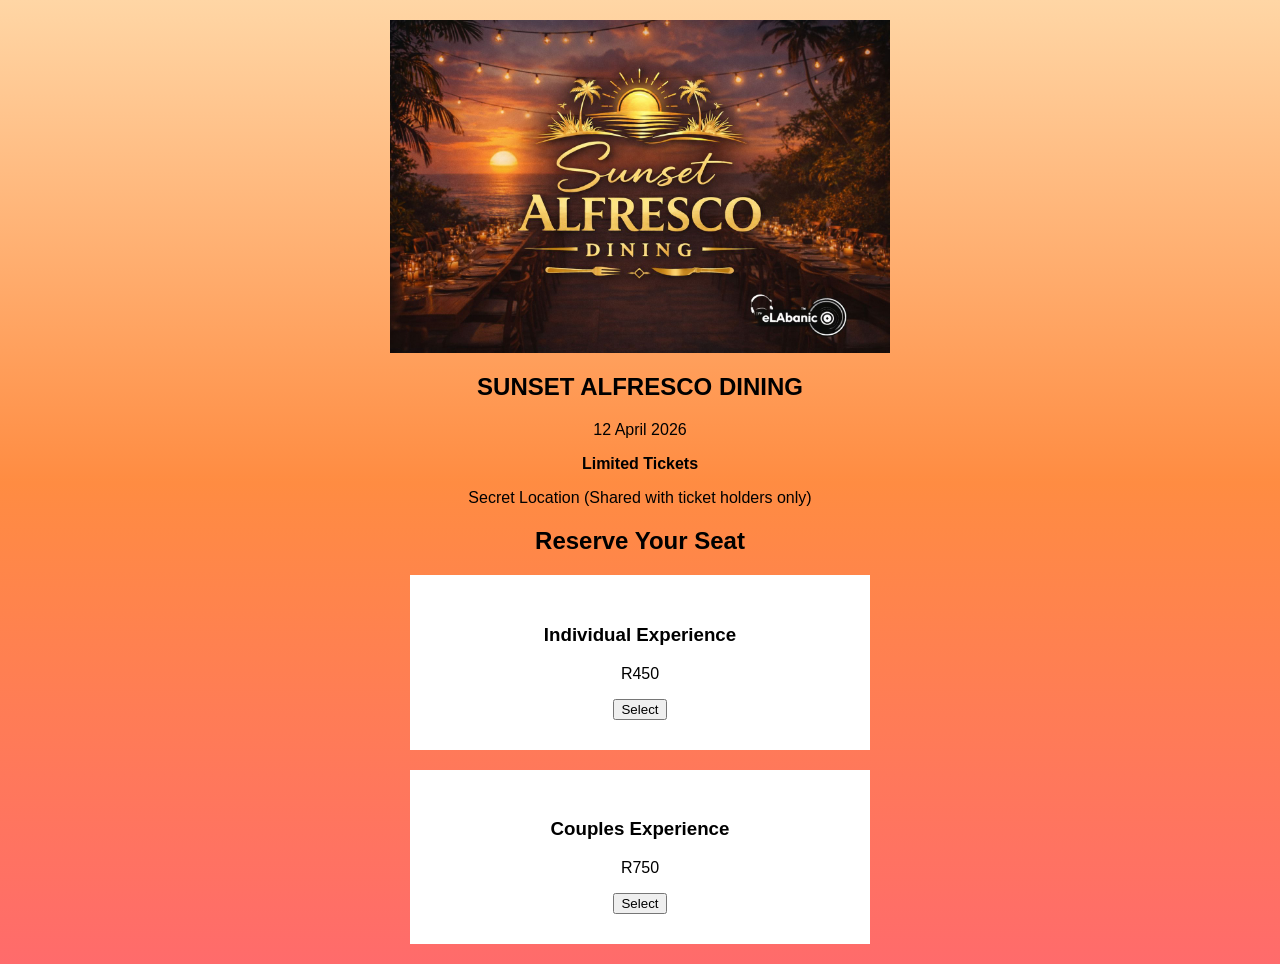
==== index.html @ fd52e619 "New Project starter" ====
<!DOCTYPE html>
<html>
<head>
<meta charset="UTF-8">
<meta name="viewport" content="width=device-width, initial-scale=1.0">
<title>SUNSET ALFRESCO DINING</title>
<link rel="stylesheet" href="style.css">
</head>
<body>

<section class="hero">
<img src="poster.jpg" class="poster">
<h1>SUNSET ALFRESCO DINING</h1>
<p>12 April 2026</p>
<p><strong>Limited Tickets</strong></p>
<p>Secret Location (Shared with ticket holders only)</p>
</section>

<section class="tickets">
<h2>Reserve Your Seat</h2>

<div class="ticket-card">
<h3>Individual Experience</h3>
<p>R450</p>
<button onclick="selectTicket('Individual Experience',450)">Select</button>
</div>

<div class="ticket-card">
<h3>Couples Experience</h3>
<p>R750</p>
<button onclick="selectTicket('Couples Experience',750)">Select</button>
</div>

<div id="checkout" class="checkout hidden">
<p id="selected-ticket"></p>

<label>Quantity</label>
<input type="number" id="quantity" value="1" min="1" onchange="calculateTotal()">

<h3 id="total"></h3>

<input type="text" id="name" placeholder="Full Name">
<input type="email" id="email" placeholder="Email Address">
<input type="tel" id="phone" placeholder="Phone Number">

<button onclick="proceedToPayment()" class="btn-primary">
Proceed to Payment
</button>
</div>

</section>

<form id="payfast-form" action="https://sandbox.payfast.co.za/eng/process" method="post" class="hidden">
<input type="hidden" name="merchant_id" value="10000100">
<input type="hidden" name="merchant_key" value="46f0cd694581a">
<input type="hidden" name="return_url" value="success.html">
<input type="hidden" name="cancel_url" value="cancel.html">
<input type="hidden" name="m_payment_id" id="pf_payment_id">
<input type="hidden" name="amount" id="pf_amount">
<input type="hidden" name="item_name" id="pf_item">
<input type="hidden" name="name_first" id="pf_name">
<input type="hidden" name="email_address" id="pf_email">
</form>

<script src="script.js"></script>
</body>
</html>
---- style.css ----
body {
margin:0;
font-family:Arial;
background:linear-gradient(to bottom,#FFD6A5,#FF8C42,#FF6B6B);
text-align:center;
}

.poster {
width:90%;
max-width:500px;
margin:20px auto;
display:block;
}

.ticket-card, .checkout {
background:white;
padding:30px;
margin:20px auto;
max-width:400px;
}

.btn-primary {
background:#FF6B6B;
color:white;
padding:12px 24px;
border:none;
cursor:pointer;
margin-top:20px;
}

.hidden {
display:none;
}

input {
display:block;
margin:10px auto;
padding:10px;
width:80%;
max-width:300px;
}
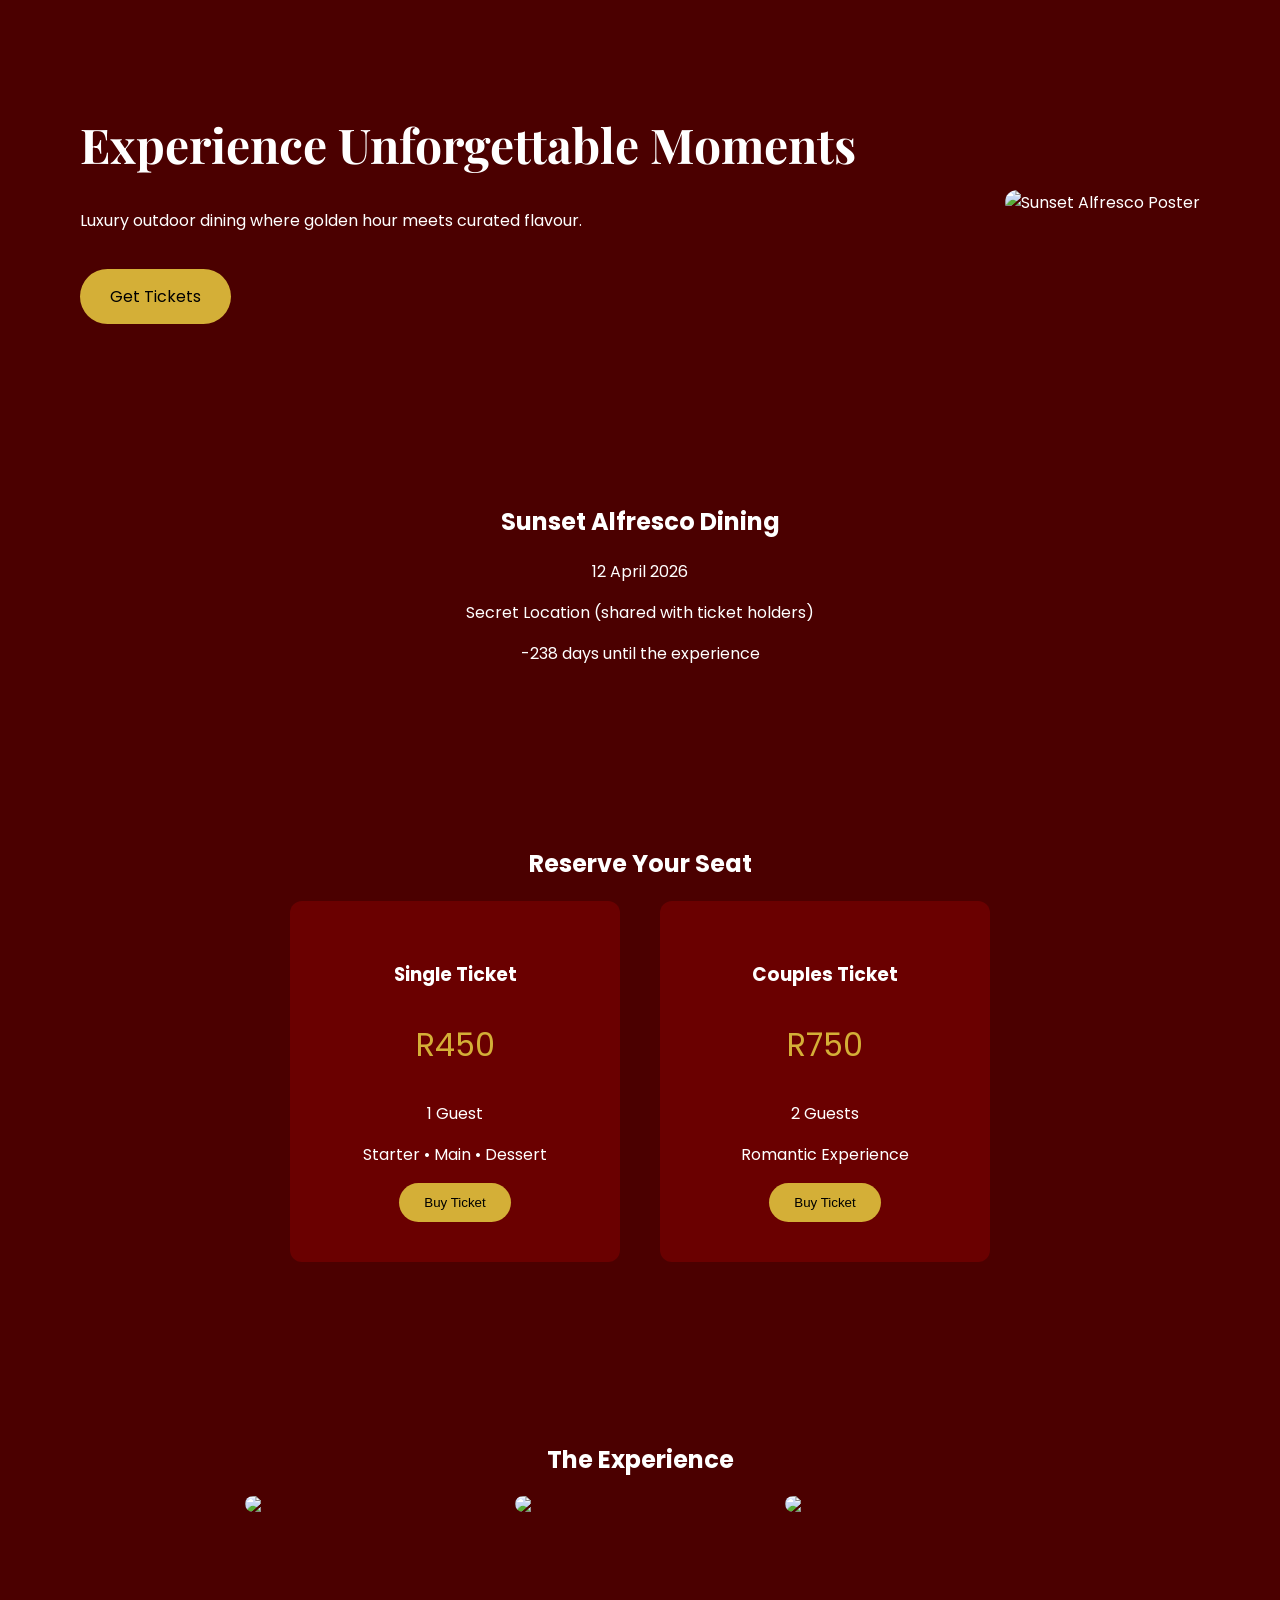
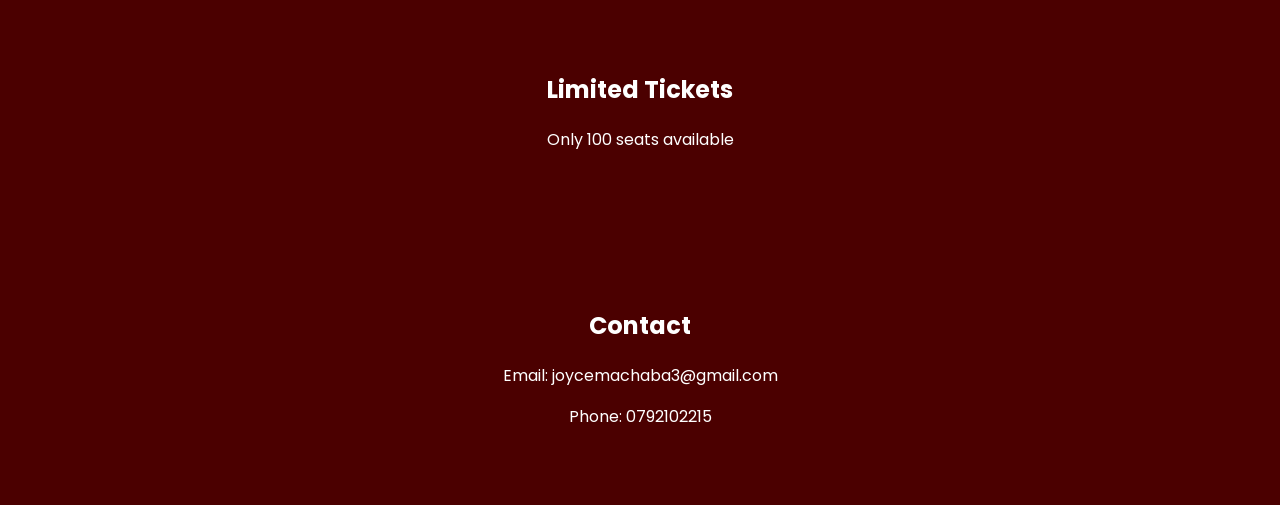
==== commit 56ccf437: "New files" ====
--- a/index.html
+++ b/index.html
@@ -1,65 +1,94 @@
 <!DOCTYPE html>
-<html>
+<html lang="en">
 <head>
 <meta charset="UTF-8">
 <meta name="viewport" content="width=device-width, initial-scale=1.0">
-<title>SUNSET ALFRESCO DINING</title>
+<title>Sunset Alfresco Dining</title>
 <link rel="stylesheet" href="style.css">
+<link href="https://fonts.googleapis.com/css2?family=Playfair+Display:wght@600&family=Poppins:wght@300;400;500&display=swap" rel="stylesheet">
 </head>
+
 <body>
 
-<section class="hero">
-<img src="poster.jpg" class="poster">
-<h1>SUNSET ALFRESCO DINING</h1>
+<header class="hero">
+<div class="hero-text">
+<h1>Experience Unforgettable Moments</h1>
+<p>Luxury outdoor dining where golden hour meets curated flavour.</p>
+<a href="#tickets" class="btn">Get Tickets</a>
+</div>
+
+<div class="hero-image">
+<img src="images/poster.jpg" alt="Sunset Alfresco Poster">
+</div>
+</header>
+
+<section class="event-info">
+<h2>Sunset Alfresco Dining</h2>
 <p>12 April 2026</p>
-<p><strong>Limited Tickets</strong></p>
-<p>Secret Location (Shared with ticket holders only)</p>
+<p>Secret Location (shared with ticket holders)</p>
+<div id="countdown"></div>
 </section>
 
-<section class="tickets">
+<section id="tickets" class="tickets">
 <h2>Reserve Your Seat</h2>
 
+<div class="ticket-grid">
 <div class="ticket-card">
-<h3>Individual Experience</h3>
-<p>R450</p>
-<button onclick="selectTicket('Individual Experience',450)">Select</button>
+<h3>Single Ticket</h3>
+<p class="price">R450</p>
+<p>1 Guest</p>
+<p>Starter • Main • Dessert</p>
+<button onclick="buyTicket('single')">Buy Ticket</button>
 </div>
 
 <div class="ticket-card">
-<h3>Couples Experience</h3>
-<p>R750</p>
-<button onclick="selectTicket('Couples Experience',750)">Select</button>
+<h3>Couples Ticket</h3>
+<p class="price">R750</p>
+<p>2 Guests</p>
+<p>Romantic Experience</p>
+<button onclick="buyTicket('couple')">Buy Ticket</button>
 </div>
-
-<div id="checkout" class="checkout hidden">
-<p id="selected-ticket"></p>
-
-<label>Quantity</label>
-<input type="number" id="quantity" value="1" min="1" onchange="calculateTotal()">
-
-<h3 id="total"></h3>
-
-<input type="text" id="name" placeholder="Full Name">
-<input type="email" id="email" placeholder="Email Address">
-<input type="tel" id="phone" placeholder="Phone Number">
-
-<button onclick="proceedToPayment()" class="btn-primary">
-Proceed to Payment
-</button>
 </div>
-
 </section>
 
-<form id="payfast-form" action="https://sandbox.payfast.co.za/eng/process" method="post" class="hidden">
+<section class="gallery">
+<h2>The Experience</h2>
+<div class="gallery-grid">
+<img src="https://images.unsplash.com/photo-1504754524776-8f4f37790ca0">
+<img src="https://images.unsplash.com/photo-1555244162-803834f70033">
+<img src="https://images.unsplash.com/photo-1414235077428-338989a2e8c0">
+</div>
+</section>
+
+<section class="limited">
+<h2>Limited Tickets</h2>
+<p id="remaining">Only 100 seats available</p>
+</section>
+
+<section class="contact">
+<h2>Contact</h2>
+<p>Email: joycemachaba3@gmail.com</p>
+<p>Phone: 0792102215</p>
+</section>
+
+<form id="payfast-form"
+action="https://sandbox.payfast.co.za/eng/process"
+method="post"
+class="hidden">
+
 <input type="hidden" name="merchant_id" value="10000100">
 <input type="hidden" name="merchant_key" value="46f0cd694581a">
-<input type="hidden" name="return_url" value="success.html">
-<input type="hidden" name="cancel_url" value="cancel.html">
-<input type="hidden" name="m_payment_id" id="pf_payment_id">
-<input type="hidden" name="amount" id="pf_amount">
-<input type="hidden" name="item_name" id="pf_item">
-<input type="hidden" name="name_first" id="pf_name">
-<input type="hidden" name="email_address" id="pf_email">
+
+<input type="hidden" name="return_url" value="https://adolphmakhado.github.io/SUNSET-ALFRESCO-DINING/success.html">
+<input type="hidden" name="cancel_url" value="https://adolphmakhado.github.io/SUNSET-ALFRESCO-DINING/cancel.html">
+
+<input type="hidden"
+name="notify_url"
+value="https://sunset-backend-e16v.onrender.com/payfast/notify">
+
+<input type="hidden" name="amount" id="amount">
+<input type="hidden" name="item_name" id="item_name">
+
 </form>
 
 <script src="script.js"></script>
--- a/style.css
+++ b/style.css
@@ -1,42 +1,103 @@
+body{
+margin:0;
+font-family:Poppins, sans-serif;
+background:#4B0000;
+color:white;
+}
 
-body {
-margin:0;
-font-family:Arial;
-background:linear-gradient(to bottom,#FFD6A5,#FF8C42,#FF6B6B);
+.hero{
+display:flex;
+justify-content:space-between;
+align-items:center;
+padding:80px;
+flex-wrap:wrap;
+}
+
+.hero-text h1{
+font-family:'Playfair Display', serif;
+font-size:48px;
+}
+
+.btn{
+background:#D4AF37;
+padding:15px 30px;
+border-radius:30px;
+text-decoration:none;
+color:black;
+display:inline-block;
+margin-top:20px;
+}
+
+.hero-image img{
+width:420px;
+border-radius:12px;
+max-width:100%;
+}
+
+.event-info{
+text-align:center;
+padding:80px 20px;
+}
+
+.tickets{
+text-align:center;
+padding:80px 20px;
+}
+
+.ticket-grid{
+display:flex;
+justify-content:center;
+gap:40px;
+flex-wrap:wrap;
+}
+
+.ticket-card{
+background:#6a0000;
+padding:40px;
+border-radius:12px;
+width:250px;
+}
+
+.price{
+font-size:32px;
+color:#D4AF37;
+}
+
+button{
+background:#D4AF37;
+border:none;
+padding:12px 25px;
+border-radius:20px;
+cursor:pointer;
+}
+
+.gallery{
+padding:80px 20px;
 text-align:center;
 }
 
-.poster {
-width:90%;
-max-width:500px;
-margin:20px auto;
-display:block;
+.gallery-grid{
+display:flex;
+gap:20px;
+justify-content:center;
+flex-wrap:wrap;
 }
 
-.ticket-card, .checkout {
-background:white;
-padding:30px;
-margin:20px auto;
-max-width:400px;
+.gallery-grid img{
+width:250px;
+border-radius:10px;
 }
 
-.btn-primary {
-background:#FF6B6B;
-color:white;
-padding:12px 24px;
-border:none;
-cursor:pointer;
-margin-top:20px;
+.limited{
+text-align:center;
+padding:60px;
 }
 
-.hidden {
+.contact{
+text-align:center;
+padding:60px;
+}
+
+.hidden{
 display:none;
 }
-
-input {
-display:block;
-margin:10px auto;
-padding:10px;
-width:80%;
-max-width:300px;
-}
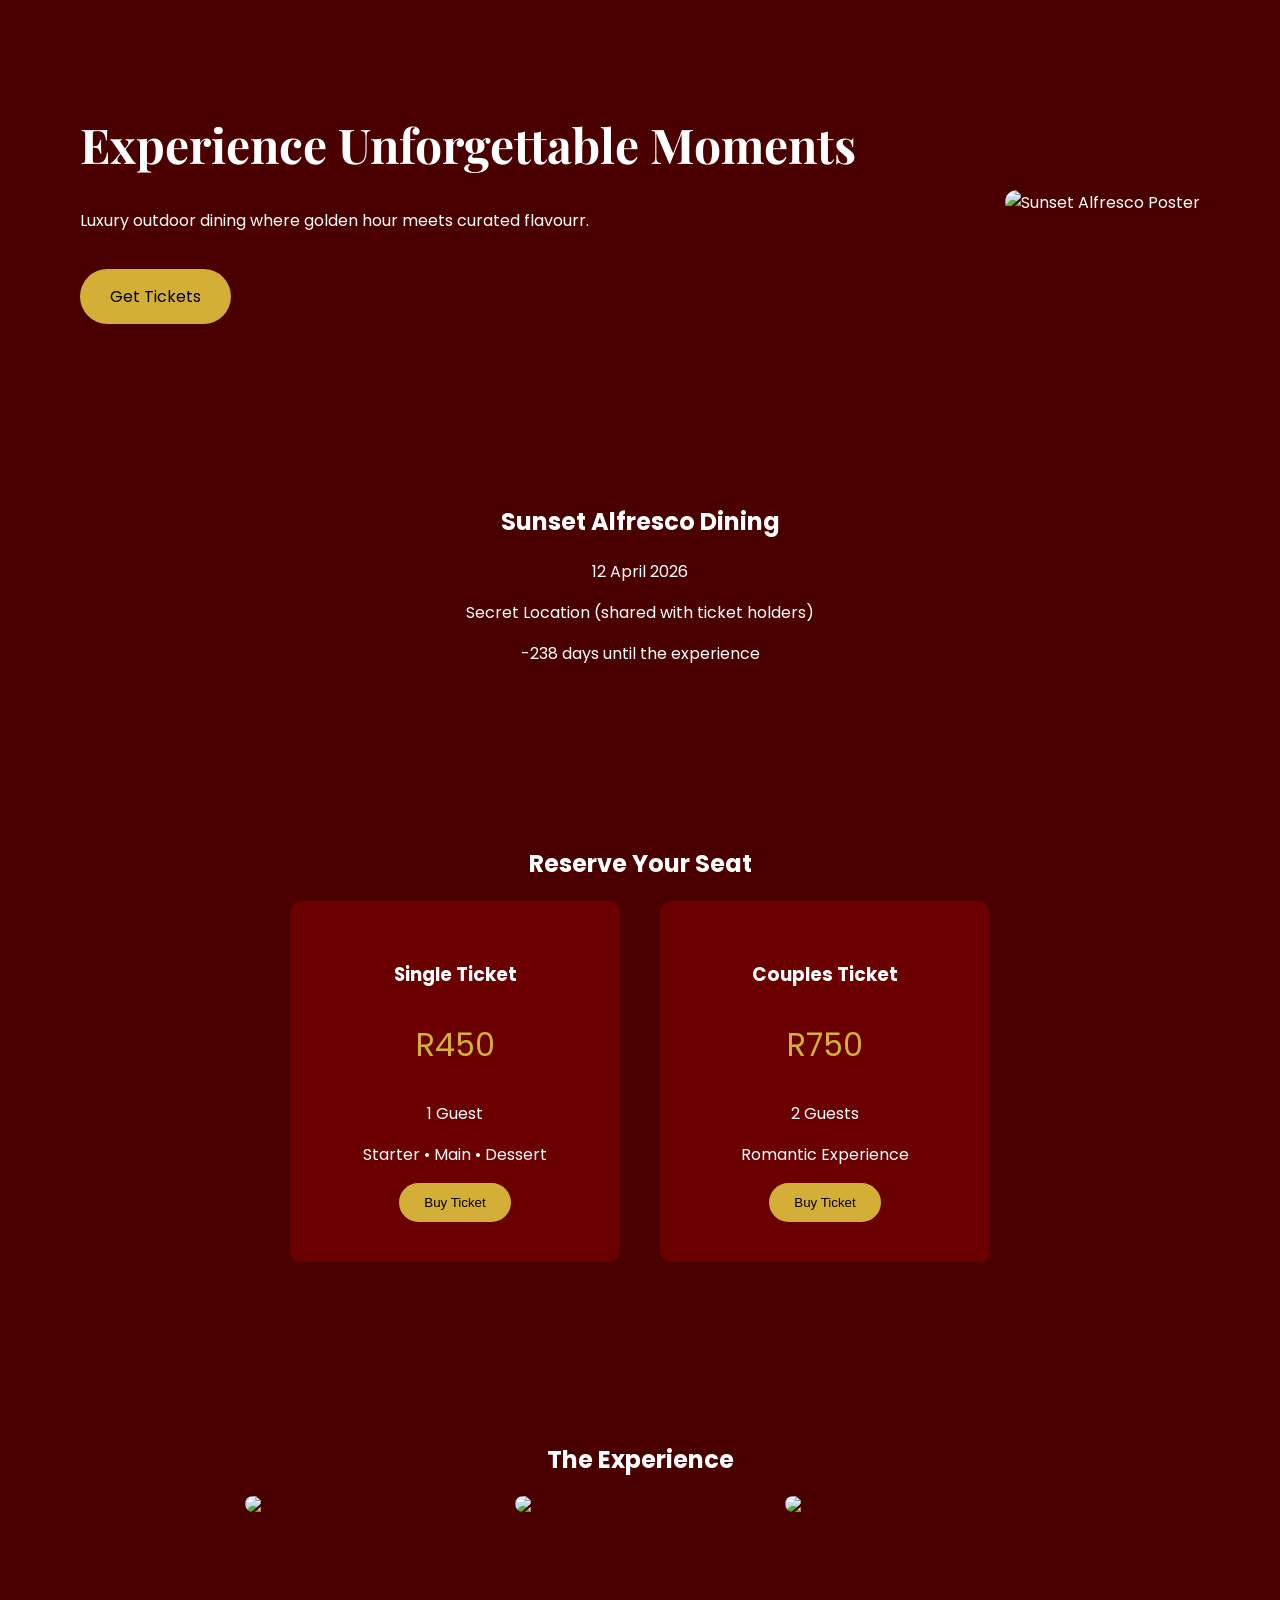
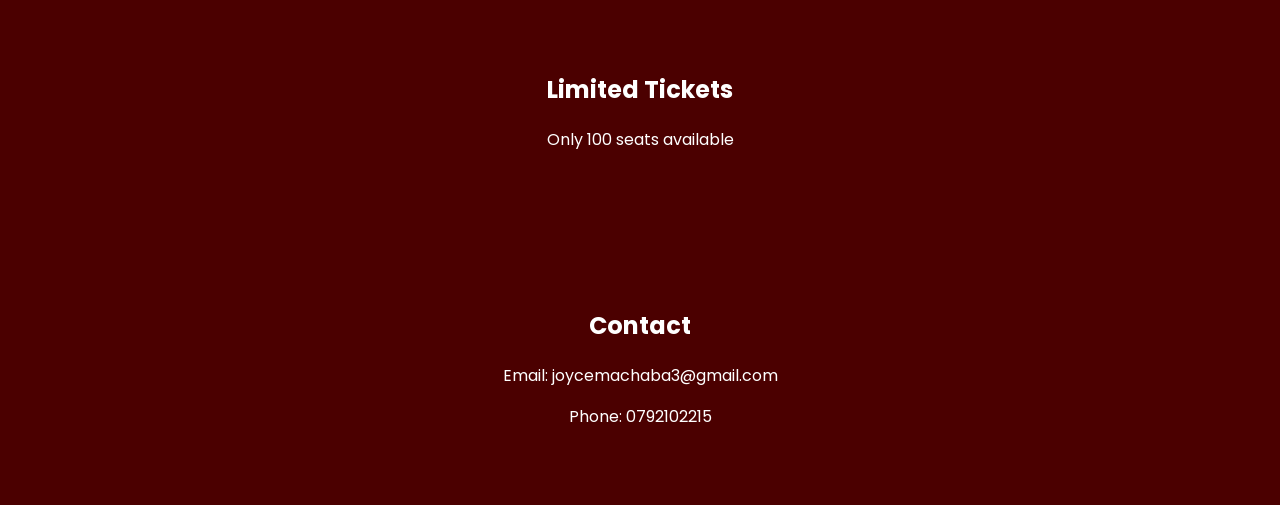
==== commit ac7acb1a: "Fix typo in hero section description" ====
--- a/index.html
+++ b/index.html
@@ -13,7 +13,7 @@
 <header class="hero">
 <div class="hero-text">
 <h1>Experience Unforgettable Moments</h1>
-<p>Luxury outdoor dining where golden hour meets curated flavour.</p>
+<p>Luxury outdoor dining where golden hour meets curated flavourr.</p>
 <a href="#tickets" class="btn">Get Tickets</a>
 </div>
 
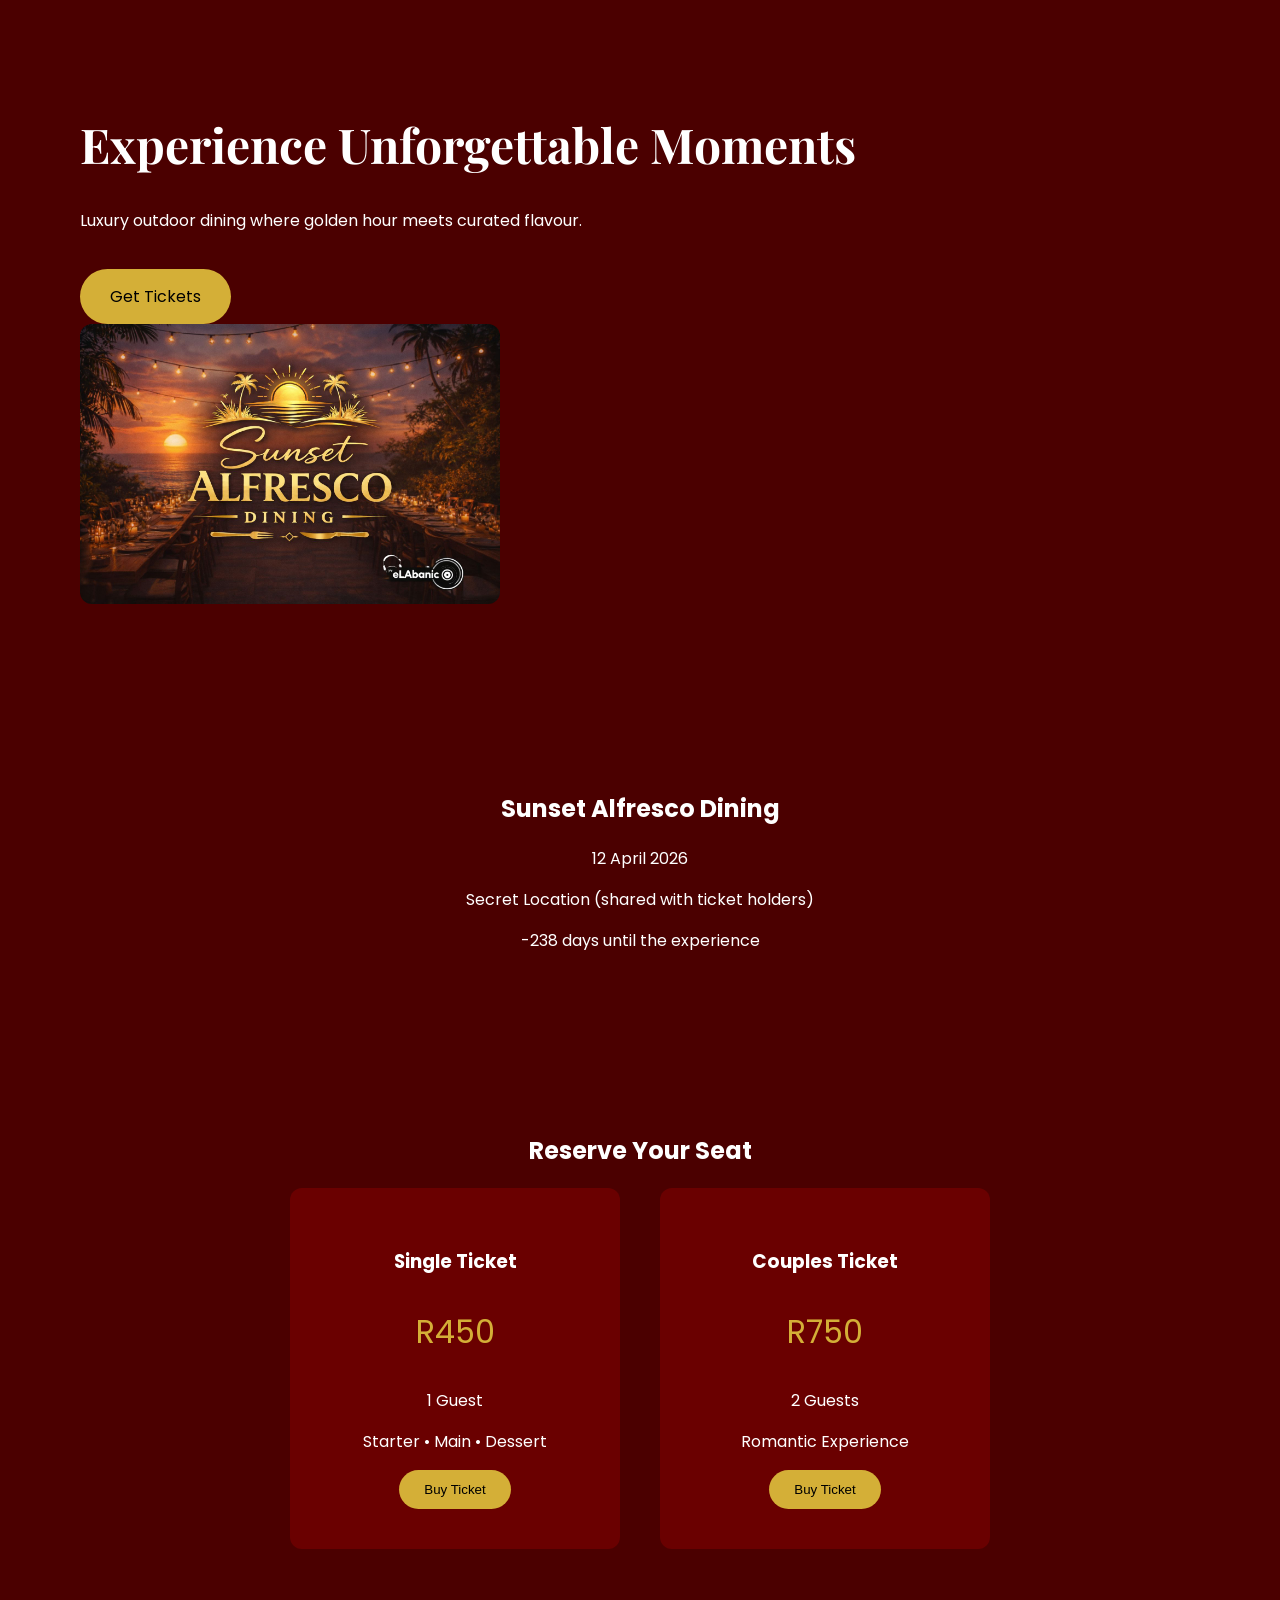
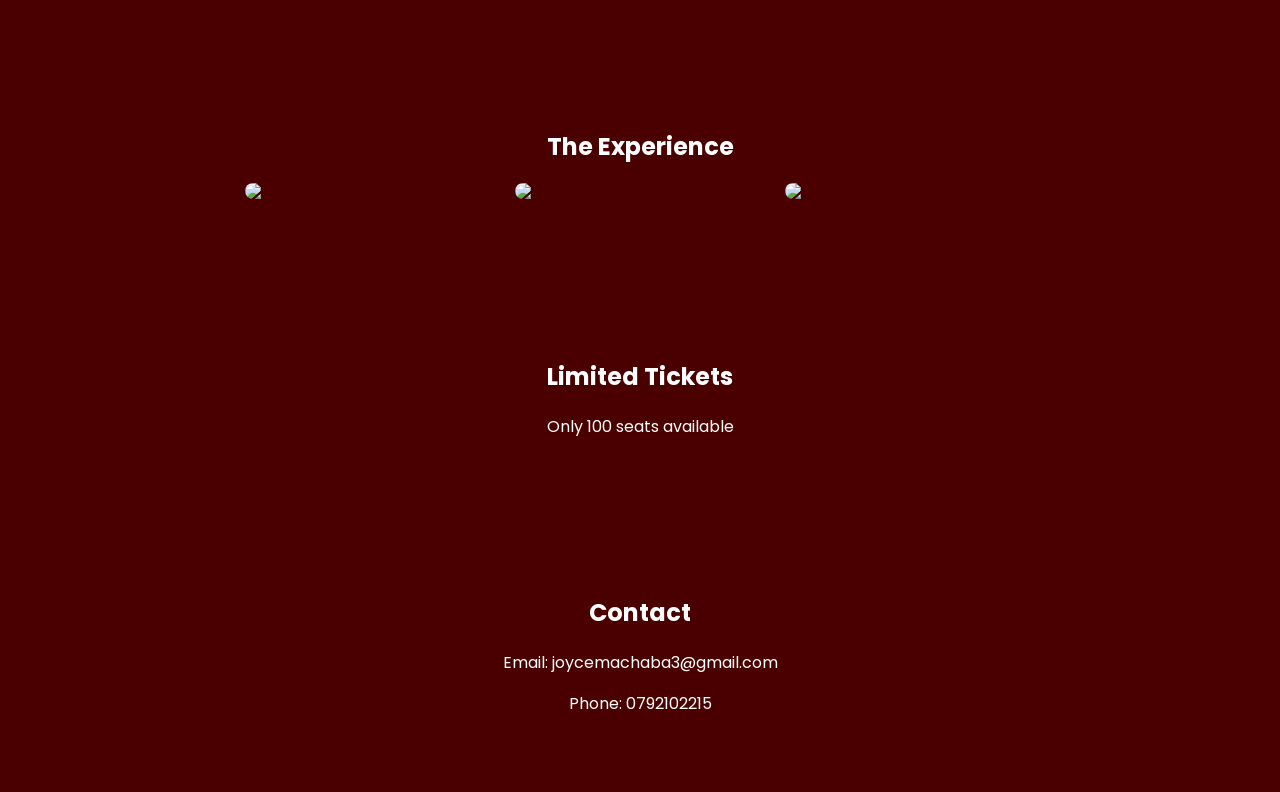
==== commit ac678ad6: "Fix typos and update image source in index.html" ====
--- a/index.html
+++ b/index.html
@@ -13,12 +13,12 @@
 <header class="hero">
 <div class="hero-text">
 <h1>Experience Unforgettable Moments</h1>
-<p>Luxury outdoor dining where golden hour meets curated flavourr.</p>
+<p>Luxury outdoor dining where golden hour meets curated flavour.</p>
 <a href="#tickets" class="btn">Get Tickets</a>
 </div>
 
 <div class="hero-image">
-<img src="images/poster.jpg" alt="Sunset Alfresco Poster">
+<img src="poster.jpg" alt="Sunset Alfresco Poster">
 </div>
 </header>
 
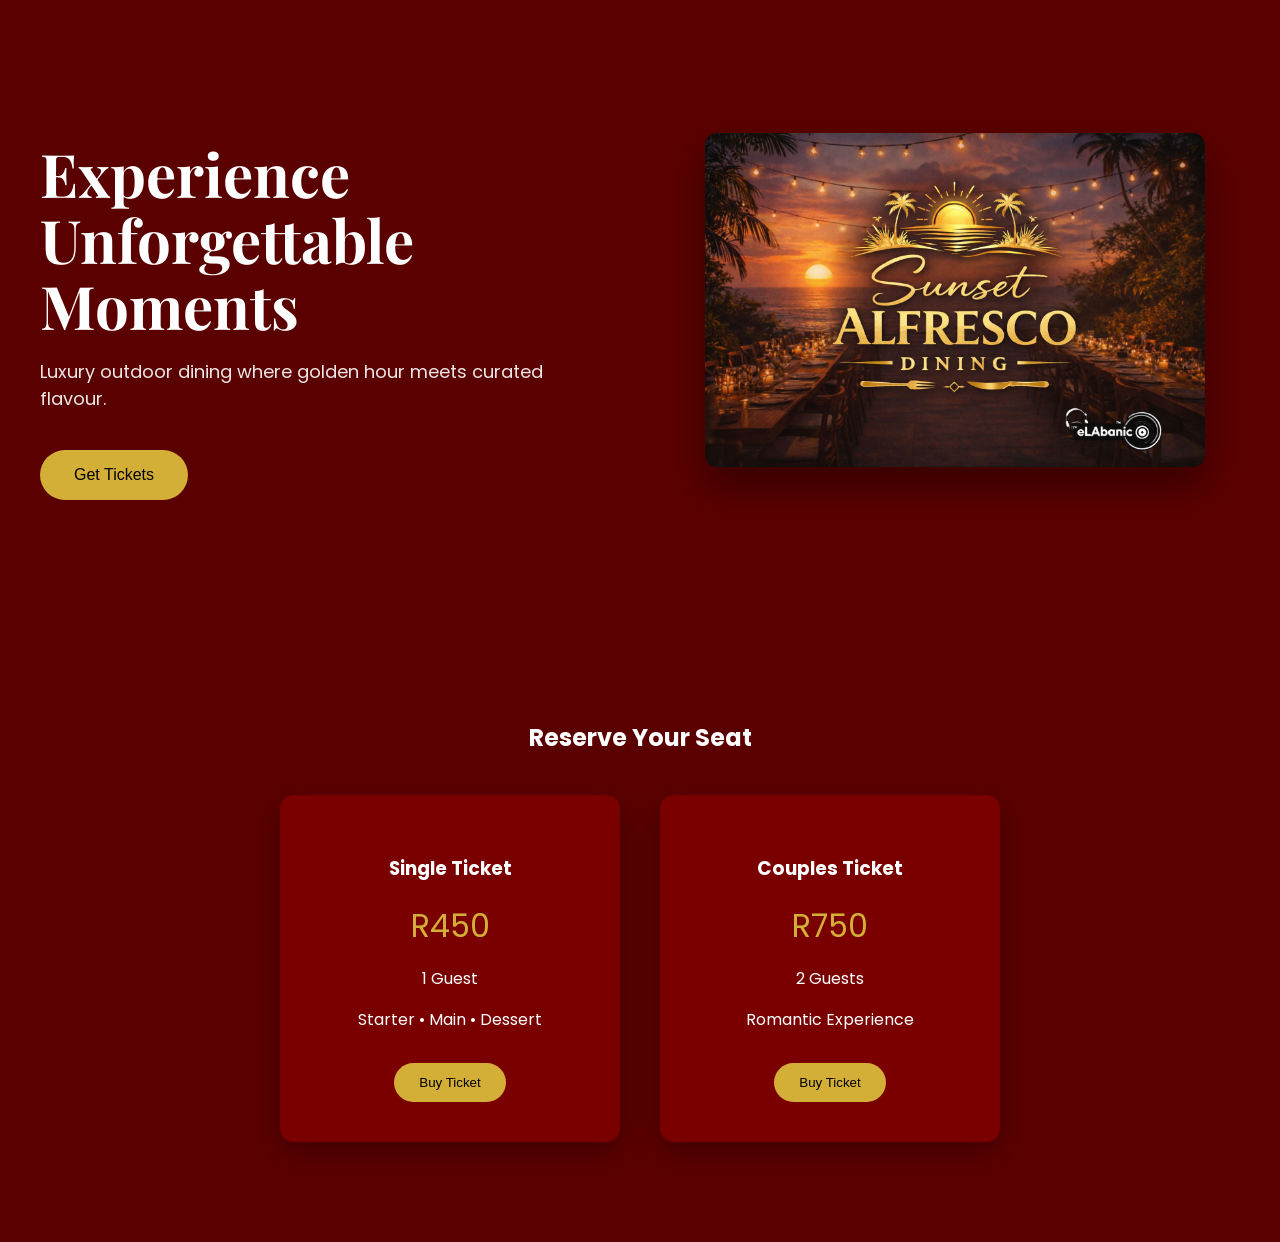
==== commit 497cbe10: "changes" ====
--- a/index.html
+++ b/index.html
@@ -4,72 +4,75 @@
 <meta charset="UTF-8">
 <meta name="viewport" content="width=device-width, initial-scale=1.0">
 <title>Sunset Alfresco Dining</title>
+
 <link rel="stylesheet" href="style.css">
+
 <link href="https://fonts.googleapis.com/css2?family=Playfair+Display:wght@600&family=Poppins:wght@300;400;500&display=swap" rel="stylesheet">
+
 </head>
 
 <body>
 
 <header class="hero">
+
 <div class="hero-text">
+
 <h1>Experience Unforgettable Moments</h1>
-<p>Luxury outdoor dining where golden hour meets curated flavour.</p>
+
+<p>
+Luxury outdoor dining where golden hour meets curated flavour.
+</p>
+
 <a href="#tickets" class="btn">Get Tickets</a>
+
 </div>
 
 <div class="hero-image">
-<img src="poster.jpg" alt="Sunset Alfresco Poster">
+<img src="poster.jpg" alt="Sunset Alfresco Dining Poster">
 </div>
+
 </header>
 
-<section class="event-info">
-<h2>Sunset Alfresco Dining</h2>
-<p>12 April 2026</p>
-<p>Secret Location (shared with ticket holders)</p>
-<div id="countdown"></div>
-</section>
 
 <section id="tickets" class="tickets">
+
 <h2>Reserve Your Seat</h2>
 
 <div class="ticket-grid">
+
 <div class="ticket-card">
+
 <h3>Single Ticket</h3>
+
 <p class="price">R450</p>
+
 <p>1 Guest</p>
+
 <p>Starter • Main • Dessert</p>
+
 <button onclick="buyTicket('single')">Buy Ticket</button>
+
 </div>
 
+
 <div class="ticket-card">
+
 <h3>Couples Ticket</h3>
+
 <p class="price">R750</p>
+
 <p>2 Guests</p>
+
 <p>Romantic Experience</p>
+
 <button onclick="buyTicket('couple')">Buy Ticket</button>
+
 </div>
+
 </div>
+
 </section>
 
-<section class="gallery">
-<h2>The Experience</h2>
-<div class="gallery-grid">
-<img src="https://images.unsplash.com/photo-1504754524776-8f4f37790ca0">
-<img src="https://images.unsplash.com/photo-1555244162-803834f70033">
-<img src="https://images.unsplash.com/photo-1414235077428-338989a2e8c0">
-</div>
-</section>
-
-<section class="limited">
-<h2>Limited Tickets</h2>
-<p id="remaining">Only 100 seats available</p>
-</section>
-
-<section class="contact">
-<h2>Contact</h2>
-<p>Email: joycemachaba3@gmail.com</p>
-<p>Phone: 0792102215</p>
-</section>
 
 <form id="payfast-form"
 action="https://sandbox.payfast.co.za/eng/process"
@@ -92,5 +95,6 @@
 </form>
 
 <script src="script.js"></script>
+
 </body>
 </html>
--- a/style.css
+++ b/style.css
@@ -1,47 +1,69 @@
 body{
 margin:0;
 font-family:Poppins, sans-serif;
-background:#4B0000;
+background:#5b0000;
 color:white;
 }
 
 .hero{
 display:flex;
+align-items:center;
 justify-content:space-between;
-align-items:center;
-padding:80px;
-flex-wrap:wrap;
+max-width:1200px;
+margin:auto;
+padding:100px 40px;
+gap:60px;
+}
+
+.hero-text{
+flex:1;
 }
 
 .hero-text h1{
+font-size:60px;
+line-height:1.1;
 font-family:'Playfair Display', serif;
-font-size:48px;
+margin-bottom:20px;
+}
+
+.hero-text p{
+font-size:18px;
+opacity:.9;
+}
+
+.hero-image{
+flex:1;
+display:flex;
+justify-content:center;
+}
+
+.hero-image img{
+width:100%;
+max-width:500px;
+border-radius:12px;
+box-shadow:0 20px 40px rgba(0,0,0,0.4);
 }
 
 .btn{
 background:#D4AF37;
-padding:15px 30px;
-border-radius:30px;
+color:#000;
+padding:16px 34px;
+border-radius:40px;
 text-decoration:none;
-color:black;
+font-weight:500;
 display:inline-block;
 margin-top:20px;
+transition:all .3s ease;
 }
 
-.hero-image img{
-width:420px;
-border-radius:12px;
-max-width:100%;
-}
-
-.event-info{
-text-align:center;
-padding:80px 20px;
+.btn:hover{
+transform:translateY(-3px);
+box-shadow:0 10px 20px rgba(0,0,0,0.3);
 }
 
 .tickets{
 text-align:center;
-padding:80px 20px;
+padding:100px 20px;
 }
 
 .ticket-grid{
@@ -49,55 +71,50 @@
 justify-content:center;
 gap:40px;
 flex-wrap:wrap;
+margin-top:40px;
 }
 
 .ticket-card{
-background:#6a0000;
+background:#7a0000;
 padding:40px;
-border-radius:12px;
-width:250px;
+border-radius:14px;
+width:260px;
+box-shadow:0 10px 30px rgba(0,0,0,0.3);
 }
 
 .price{
 font-size:32px;
 color:#D4AF37;
+margin:10px 0;
 }
 
 button{
 background:#D4AF37;
 border:none;
 padding:12px 25px;
-border-radius:20px;
+border-radius:25px;
 cursor:pointer;
-}
-
-.gallery{
-padding:80px 20px;
-text-align:center;
-}
-
-.gallery-grid{
-display:flex;
-gap:20px;
-justify-content:center;
-flex-wrap:wrap;
-}
-
-.gallery-grid img{
-width:250px;
-border-radius:10px;
-}
-
-.limited{
-text-align:center;
-padding:60px;
-}
-
-.contact{
-text-align:center;
-padding:60px;
+margin-top:15px;
+font-weight:500;
 }
 
 .hidden{
 display:none;
 }
+
+@media(max-width:900px){
+
+.hero{
+flex-direction:column;
+text-align:center;
+}
+
+.hero-text h1{
+font-size:42px;
+}
+
+.hero-image{
+margin-top:40px;
+}
+
+}
